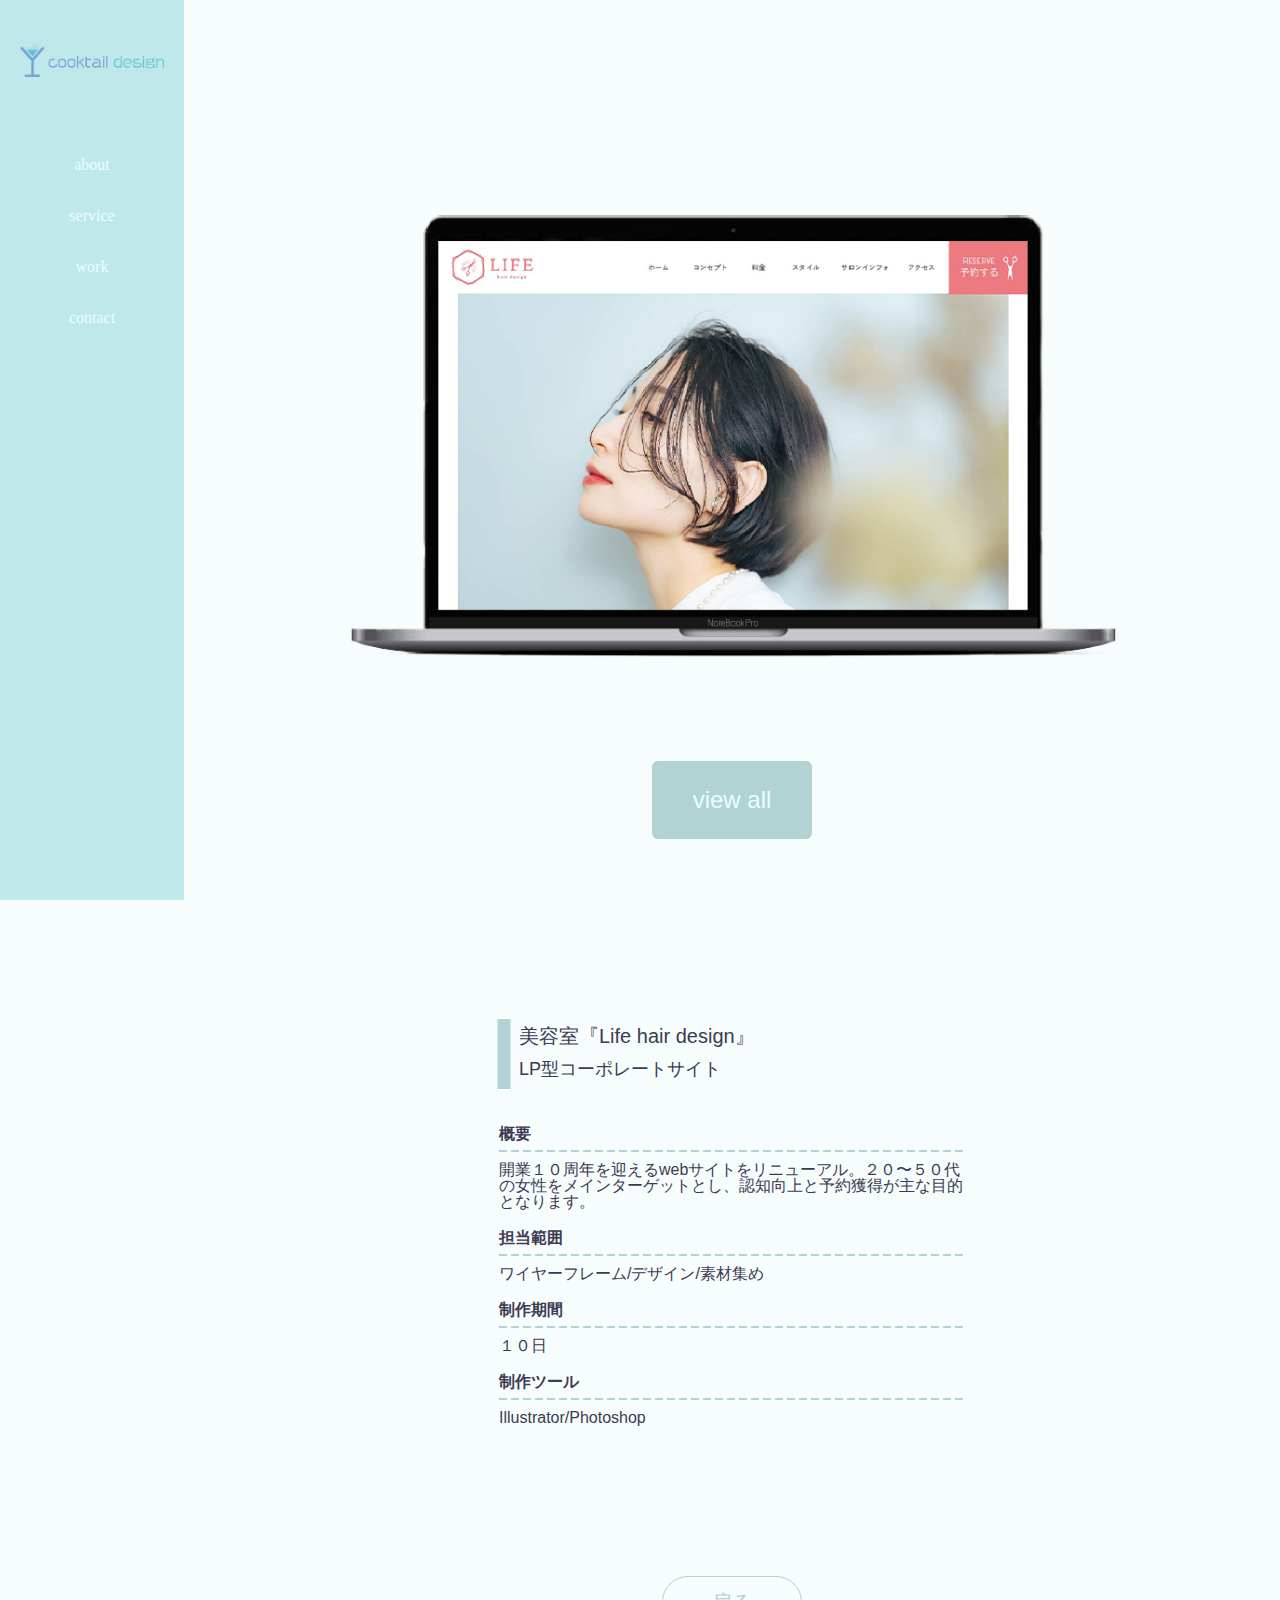
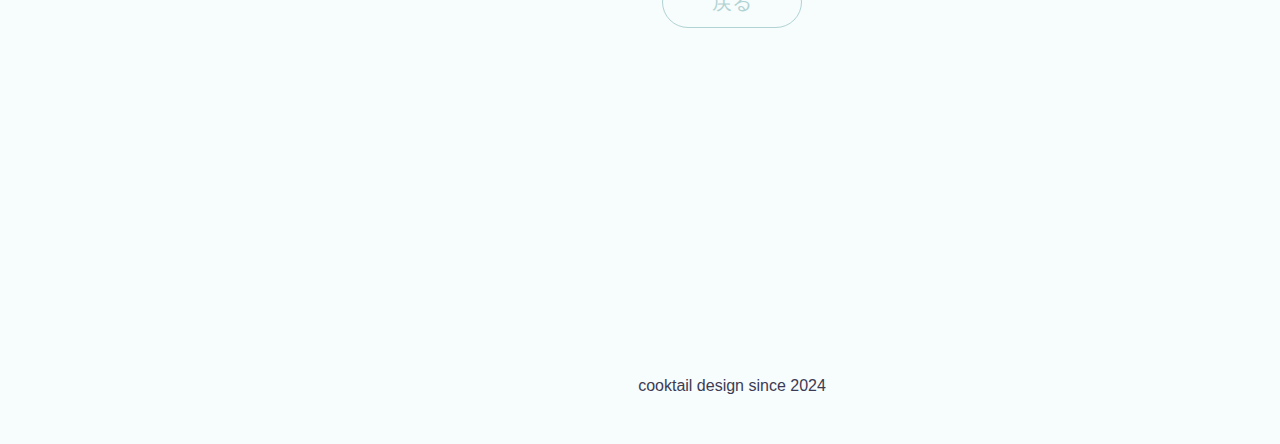
==== beautysalon_detail.html @ 2ee78fad "ポートフォリオ" ====
<!DOCTYPE html>
<html lang="ja">
<head>
    <meta charset="UTF-8">
    <meta name="viewport" content="width=device-width, initial-scale=1.0">
    <title>美容室詳細PC</title>
    <link rel="stylesheet" href="css/style.css">
    <link rel="stylesheet" type="text/css" href="https://cdn.jsdelivr.net/npm/slick-carousel@1.8.1/slick/slick-theme.css">
    <link rel="stylesheet" type="text/css" href="https://cdn.jsdelivr.net/npm/slick-carousel@1.8.1/slick/slick.css">
    <script type="text/javascript" src="https://cdnjs.cloudflare.com/ajax/libs/jquery/1.11.3/jquery.min.js"></script>
    <script type="text/javascript" src="https://cdn.jsdelivr.net/npm/slick-carousel@1.8.1/slick/slick.min.js"></script>  
     
</head>
<body>
    <div id="overlay" class="overlay"></div>
        <div class="modal-window">
             <button class="js-close button-close"></button>    
             <img src="images/beautysalon_modal.png" alt="">
           
        </div>

    <header class="header">
        <div class="header-wrap">
            <h1 class="logo"><a href="index.html#top"><img src="images/logo.png" alt="嶋本郁也のポートフォリオ"></a></h1>
            <nav class="pc-nav">
                <ul>
                    <li><a href="">about</a></li>
                    <li><a href="">service</a></li>
                    <li><a href="">work</a></li>
                    <li><a href="">contact</a></li>

                </ul>
            </nav>
            <div class="humberger"><span></span></div>
            <nav class="sp-nav">
                <ul>
                    <li><a href="">about</a></li>
                    <li><a href="">service</a></li>
                    <li><a href="">work</a></li>
                    <li><a href="">contact</a></li>
                </ul>
            </nav>
        </div>
    </header>
    
    <div class="container">
        <div class="container_main">
            <section class="work_detail1">
       
            <h2><img src="images/beauty_salon.png" alt=""></h2>


           
            <button class="js-open button_view">view all</button>


            <div class="button_wrap">
                <div class="sp_button">
                    <p>PC版</p>
                </div>     
                <div class="sp_button">
                    <p>スマホ版</p>
                </div>     
            </div>        

            <div class="work_detail1_title">
                <h3>美容室『Life hair design』</h3>
                <p>LP型コーポレートサイト</p>
            </div>

            <div class="work_detail1_wrap">
                <dl>
                    <dt>概要</dt>
                    <dd>開業１０周年を迎えるwebサイトをリニューアル。２０〜５０代の女性をメインターゲットとし、認知向上と予約獲得が主な目的となります。</dd>
                    <dt>担当範囲</dt>
                    <dd>ワイヤーフレーム/デザイン/素材集め</dd>
                    <dt>制作期間</dt>
                    <dd>１０日</dd>
                    <dt>制作ツール</dt>
                    <dd>Illustrator/Photoshop</dd>
                </dl>
        


            </div>

            <div class="button_buck">
                <p>戻る</p>
            </div>
    </section>
    
    <footer class="footer footer_sp">
        <p>cooktail design since 2024</p>

    </footer>
</div>
</div>
<script src="main.js"></script>
</body>
</html>
---- css/style.css ----
@charset "utf-8";

html,
body,
header,
footer,
main,
section,
h1,
h2,
h3,
ul,
li,
p,
dl,
dt,
dd {
    margin: 0;
    padding: 0;
    line-height: 1;
    color: #3c3b54;
    ;
    font-family: "游明朝", YuMincho, "Hiragino Mincho ProN W3",
        "ヒラギノ明朝 ProN W3", "Hiragino Mincho ProN", "HG明朝E", "ＭＳ Ｐ明朝",
        "ＭＳ 明朝", serif;
    font-feature-settings: "palt";
}

a {
    /*下線を消す*/
    text-decoration: none;
    /*色を消す*/
    color: inherit;
    transition: 0.3s;
}

a:hover {
    opacity: 0.7;
}

ul {
    /*左の「・」を消す*/
    list-style: none;
}

img {
    max-width: 100%;
    vertical-align: bottom;
    border: none;
}

body {
    width: 100%;
    color: #3c3b54;
    background: #f7fcfc;
}

/* ヘッダー */
.header {
    width: 184px;
    position: fixed;
    background-color: #bee8e9;
    height: 100vh;
    z-index: 10000;


}

.sp_image {
    display: none;
}

.sp-nav {
    display: none;
}

.header-wrap {
    display: flex;
    flex-direction: column;
    justify-content: space-between;
}



.logo {
    width: 145px;
    margin: 0 auto;
    padding: 40px 0px 80px 0px;
}

.pc-nav {
    margin: 0 auto;
}

.pc-nav ul li {
    width: 100px;
    font-size: 16px;
    text-align: center;
    padding-bottom: 35px;
    color: #eaffff;
}

.humberger {
    display: none;

}

/* メインビジュアル */
.mainvisual img {
    width: 100%;
}



/* コンテナー */
.container {
    max-width: 1366px;
    font-family: "游ゴシック体", YuGothic, "游ゴシック Medium", "Yu Gothic Medium", "游ゴシック", "Yu Gothic", sans-serif;
    font-weight: lighter;
    overflow: hidden;
    margin-left: 184px;

}

.container_main {
    max-width: 1366px;
    margin: 0 auto;
}
/* セクションタイトル */
.section_title {
    font-size: 60px;
    color: #bee8e9;
    font-family: "Baskerville";
    font-weight: 300;
}


.section_subtitle {
    font-size: 18px;
    color: #bee8e9;

}


/* コンテセプト*/

.concept {
    margin: 195px 0px 0px 115px;
    display: flex;
}

.concept_title {
    display: block;
    width: 50%;
    text-align: center;

}

.concept_main {
    width: 50%;
    margin-left: 105px;

}

.concept_main h3 {
    font-size: 28px;
    width: 300px;
    line-height: 1.75;
    font-weight: lighter;
    letter-spacing: 0.015em;

}

.concept_main p {
    margin-top: 30px;
    font-size: 16px;
    line-height: 2.81;

}


.concept_top {
    position: relative;
    display: flex;
    flex-direction: column;
}

.concept_top::before {
    position: absolute;
    content: "";
    height: 1px;
    left: 50%;
    transform: translateX(-50%);
    background: #bee8e9;
    bottom: -20px;
    width: 80px;
}

/* アバウト */

.about {
    margin-top: 330px;

}

.about_tite {
    width: 150px;
    margin-left: 175px;
    margin-bottom: 70px;
    text-align: center;
}

.about_top {
    position: relative;

}

.about_top::before {
    position: absolute;
    content: "";
    height: 1px;
    left: 50%;
    transform: translateX(-50%);
    background: #bee8e9;
    bottom: -20px;
    width: 90px;
}

.about_wrap {
    display: flex;
    max-width: 1180px;

}

.about_img {
    margin-left: 85px;
    z-index: 1000;
    position: relative;
}



.about_img::before {
    position: absolute;
    content: "";
    display: block;
    width: 100%;
    height: 102%;
    background: #bee8e9;
    top: 5%;
    left: -25px;
    border-bottom-right-radius: 15%;
    z-index: -1;
}

.about_main {
    margin-left: 100px;
    width: 445px;
}

.about_main_name {
    display: flex;
}

.about_main_name p {
    display: flex;
    align-items: end;
}




.about_main h3 {
    display: flex;
    align-items: flex-end;
    width: 100px;
    font-size: 24px;
    padding-top: 75px;
    position: relative;
    font-family: "游ゴシック体", YuGothic, "游ゴシック Medium", "Yu Gothic Medium", "游ゴシック", "Yu Gothic", sans-serif;
    font-weight: lighter;


}


.about_main h3::before {
    display: block;
    position: absolute;
    content: "";
    height: 3px;
    left: 50%;
    transform: translateX(-50%);
    background: #bee8e9;
    bottom: -60%;
    padding: 0 calc(50vw - 50%);
    width: 100vw;
}

.about_main p {

    font-size: 16px;
    font-family: "游ゴシック体", YuGothic, "游ゴシック Medium", "Yu Gothic Medium", "游ゴシック", "Yu Gothic", sans-serif;
    font-weight: lighter;

}


.about_main p:nth-child(2) {
    font-size: 18px;
    padding-top: 10px;
}

.about_main p:nth-child(3) {
    margin-top: 50px;
    line-height: 2.06;
    width: 445px;
    text-align: left;
    font-size: 16px;

}





/* サービス */

.service {
    margin-top: 330px;
}

.service_title {
    width: 210px;
    text-align: center;
    margin: 0 auto;

}

.service_top {
    position: relative;
}

.service_top::before {
    position: absolute;
    content: "";
    height: 1px;
    left: 50%;
    transform: translateX(-50%);
    background: #bee8e9;
    bottom: -20px;
    width: 90px;
}

.service_wrap {
    display: flex;
    margin: 100px 150px 0 150px;
    justify-content: space-between;
    text-align: center;
}




.direction_menu {
    width: 265px;
}

.direction_menu h3 {
    font-size: 26px;
    font-family: "la-bohemienne", sans-serif;
    font-weight: 400;
    font-style: normal;
}

.direction_menu p:first-of-type {
    font-size: 25px;
    margin-bottom: 60px;
}

.direction_menu p:last-of-type {
    margin-top: 70px;
    text-align: left;
    font-size: 16px;
    line-height: 1.75;
    padding-left: 20px;
    font-family: "游ゴシック体", YuGothic, "游ゴシック Medium", "Yu Gothic Medium", "游ゴシック", "Yu Gothic", sans-serif;
    font-weight: lighter;


}

.design_menu {
    width: 265px;
}

.design_menu h3 {
    font-size: 26px;
    font-family: "la-bohemienne", sans-serif;
    font-weight: 400;
    font-style: normal;
}

.design_menu p:first-of-type {
    font-size: 25px;
    margin-bottom: 60px;
}

.design_menu p:last-of-type {
    margin-top: 70px;
    text-align: left;
    font-size: 16px;
    line-height: 1.75;
    padding-left: 20px;
    font-family: "游ゴシック体", YuGothic, "游ゴシック Medium", "Yu Gothic Medium", "游ゴシック", "Yu Gothic", sans-serif;
    font-weight: lighter;


}

.coading_menu {
    width: 265px;
}

.coading_menu h3 {
    font-size: 26px;
    font-family: "la-bohemienne", sans-serif;
    font-weight: 400;
    font-style: normal;
}

.coading_menu p:first-of-type {
    font-size: 25px;
    margin-bottom: 60px;
}

.coading_menu p:last-of-type {
    margin-top: 70px;
    text-align: left;
    font-size: 16px;
    line-height: 1.75;
    padding-left: 20px;
    font-family: "游ゴシック体", YuGothic, "游ゴシック Medium", "Yu Gothic Medium", "游ゴシック", "Yu Gothic", sans-serif;
    font-weight: lighter;


}


.design_img {
    display: block;
    position: relative;
    width: 105px;
    z-index: 1000;
    margin: 0 auto;
}

.design_img::before {
    background: #c6dfdf;
    content: "";
    position: absolute;
    width: 135px;
    height: 130px;
    border-radius: 50%;
    transform: translateX(-50%);
    top: -48%;
    left: 50%;
    z-index: -100;
}

.design_img::after {
    background: #ddecec;
    content: "";
    position: absolute;
    width: 120px;
    height: 120px;
    border-radius: 50%;
    transform: translateX(-50%);
    left: 50%;
    top: -40%;
    z-index: -1;
}

.direction_img {
    width: 80px;
    margin: 0 auto;
    position: relative;
 
}

.direction_img::before {
    display: block;
    background: #c6dfdf;
    content: "";
    position: absolute;
    width: 135px;
    height: 130px;
    border-radius: 50%;
    transform: translateX(-50%);
    top: -48%;
    left: 50%;
    z-index: -100;
}

.direction_img::after {
    background: #ddecec;
    content: "";
    position: absolute;
    width: 120px;
    height: 120px;
    border-radius: 50%;
    transform: translateX(-50%);
    left: 50%;
    top: -40%;
    z-index: -1;
}

.coading_img {
    position: relative;
    width: 80px;
    z-index: 1000;
    margin: 0 auto;
}

.coading_img::before {
    background: #c6dfdf;
    content: "";
    position: absolute;
    width: 135px;
    height: 130px;
    border-radius: 50%;
    transform: translateX(-50%);
    top: -48%;
    left: 50%;
    z-index: -100;
}

.coading_img::after {
    background: #ddecec;
    content: "";
    position: absolute;
    width: 120px;
    height: 120px;
    border-radius: 50%;
    transform: translateX(-50%);
    left: 50%;
    top: -40%;
    z-index: -1;
}


/* ワークス */

.works {
    margin-top: 350px;
}

.works_title {
    width: 210px;
    text-align: center;
    margin: 0 auto;
    padding-bottom: 90px;

}

.works_top {
    position: relative;

}

#work_slider {
    display: block;
}

.slick-dots li button::before {
    margin-top: 30px;
    padding: 0;
    text-align: center;
    color: #b1d3d3;    
}

.slick-dots li.slick-active button::before {
    color: #b1d3d3;
} 

.works_top::before {
    position: absolute;
    content: "";
    height: 1px;
    left: 50%;
    transform: translateX(-50%);
    background: #bee8e9;
    bottom: -20px;
    width: 90px;
}

.works_wrap {
    display: flex;
   

}

.slick-initialized .slick-slide  {
    padding: 0 15px;
}

.works_wrap img {
    width: 90%;
}


.works_wrap img:first-child {
    margin: 0 auto;
    background-color: #e2f3f3;
    border: 8px solid #b1d3d3;
    box-sizing: border-box; 
   
}




#work_slider button {
    margin: 0;
    padding: 0;
    background: none;
    border: none;
    border-radius: 0;
    outline: none;
    -webkit-appearance: none;
    -moz-appearance: none;
    appearance: none;

}




.slide-dots2 {
    display: none;
}


.button {
    width: 140px;
    text-align: center;
    padding: 20px 5px;
    margin: 0 auto;
    border-radius: 30px;
    background-color: #b1d3d3;
    position: relative;
}

.button_hover2:hover {
    opacity: 1;
}

.button_hover {
    width: 100%;
    height: 100%;
    color: #b1d3d3;
}

.button_hover p {
    color: #eaffff;
    font-family: "游ゴシック体", YuGothic, "游ゴシック Medium", "Yu Gothic Medium", "游ゴシック", "Yu Gothic", sans-serif;

}

.button_hover2 p {
    color: #b1d3d3;
    font-family: "游ゴシック体", YuGothic, "游ゴシック Medium", "Yu Gothic Medium", "游ゴシック", "Yu Gothic", sans-serif;
}

.button_hover2 {
    position: absolute;
    width: 100%;
    height: 100%;
    top: 0;
    left: 0;
    color: #f7fcfc;;
    text-align: center;
    background-color: rgba(235, 249, 249, 0.6);
    transition: 0.3s ease-in-out;
    opacity: 0;
    display: flex;
    flex-direction: column;
    justify-content: center
}






.button_input {
    display: flex;
    justify-content: center;
    flex-direction: column;
    width: 100%;
    height: 100%;
    background-color: #b1d3d3;
    color: #ddecec;
    text-align: center;
    border: none;
    font-family: "游ゴシック体", YuGothic, "游ゴシック Medium", "Yu Gothic Medium", "游ゴシック", "Yu Gothic", sans-serif;
}

.button_input2:hover {
    opacity: 1;
}

.button_input2 {
    position: absolute;
    width: 100%;
    height: 100%;
    top: 0;
    left: 0;
    text-align: center;
    background-color: rgba(235, 249, 249, 0.6);
    transition: 0.3s ease-in-out;
    opacity: 0;
    display: flex;
    flex-direction: column;
    justify-content: center;
    border: none;
    color: #eaffff;
    font-family: "游ゴシック体", YuGothic, "游ゴシック Medium", "Yu Gothic Medium", "游ゴシック", "Yu Gothic", sans-serif;

}




.sp_button {
    display: none;
}

#regular {
    display: none;
}

.button_top {
    width: 100px;
    text-align: center;
    padding: 20px 5px;
    margin: 0 auto;
    border: 1px solid #b1d3d3;
    border-radius: 30px;
    background-color: #b1d3d3
}

.button_top p {
    color: #eaffff;
}


.button_buck {
    width: 140px;
    margin: 0 auto;
    text-align: center;
}

.button_buck p {
    color: #b1d3d3;
    font-size: 20px;
    border: 1px solid #b1d3d3;
    border-radius: 30px;
    padding: 15px 0;

}

.works_img_title {
    position: relative;
    overflow: hidden;
}
.works_img_text:hover {
    opacity: 1;
}

.works_img {
    width: 100%;
    height: 100%;

}

.works_img_text {
    position: absolute;
    width: 84%;
    height: 100%;
    top: 0;
    left: 8%;
    text-align: center;
    color: #3c3b54;
    background-color: rgba(235, 249, 249, 0.6);
    transition: 0.3s ease-in-out;
    opacity: 0;
    display: flex;
    flex-direction: column;
    justify-content: center;
}
.works_img_text p:first-of-type {
    font-size: 20px;
    font-weight: bold;
    font-family: "游ゴシック体", YuGothic, "游ゴシック Medium", "Yu Gothic Medium", "游ゴシック", "Yu Gothic", sans-serif;
}

.works_img_text p {
    padding-top: 10px;
    font-size: 16px;
    font-weight: bolder;
    font-family: "游ゴシック体", YuGothic, "游ゴシック Medium", "Yu Gothic Medium", "游ゴシック", "Yu Gothic", sans-serif;

}


/* コンタクト */

.contact {
    margin-top: 330px;
}

.contact_title {
    width: 210px;
    text-align: center;
    margin: 0 auto;

}

.contact_wrap {
    width: 650px;
    margin: 0 auto;
    padding-top: 100px;
}

.contact_us {
    width: 500px;
    text-align: left;
    margin: 0 auto;

}

.contact_us h3 {
    padding-bottom: 16px;
    font-family: "游ゴシック体", YuGothic, "游ゴシック Medium", "Yu Gothic Medium", "游ゴシック", "Yu Gothic", sans-serif;
    font-weight: lighter;

}

.contat_us p {
    font-family: "游ゴシック体", YuGothic, "游ゴシック Medium", "Yu Gothic Medium", "游ゴシック", "Yu Gothic", sans-serif;
    font-weight: lighter;

}

.form {
    margin-top: 135px;
    margin-bottom: 43px;
}

.form input {
    border: none;
    border-radius: 4px;
    width: 100%;
    height: 60px;

}

.red {
    color: #ff7777;
    font-size: 18px;
}

.form p {
    padding-bottom: 13px;
    font-family: "游ゴシック体", YuGothic, "游ゴシック Medium", "Yu Gothic Medium", "游ゴシック", "Yu Gothic", sans-serif;
    font-weight: lighter;


}

.form p:nth-child(n+2) {
    margin-top: 115px;
}

.form textarea {
    width: 100%;
    height: 505px;
    border: 1px solid #f7fcfc;
    border-radius: 4px;
    resize: none;

}



/* フッター */

.footer {
    display: block;
    text-align: center;
    margin: 0 auto;
}

.footer p {
    margin-top: 350px;
    margin-bottom: 50px;
    font-family: "游ゴシック体", YuGothic, "游ゴシック Medium", "Yu Gothic Medium", "游ゴシック", "Yu Gothic", sans-serif;
    font-weight: lighter;

}

/* 制作実績PC */
.work_episode {
    padding-top: 80px;

}


.work_episode_title {
    margin: 0 auto;
    width: 210px;
    text-align: center;
}

.work_episode_top {
    position: relative;

}

.work_episode_top::before {
    position: absolute;
    content: "";
    height: 1px;
    left: 50%;
    transform: translateX(-50%);
    background: #bee8e9;
    bottom: -20px;
    width: 90px;
}

.website_title {
    text-align: center;
    margin: 0 auto;
    padding-top: 100px;
}

.website_title h3 {
    font-family: "游ゴシック体", YuGothic, "游ゴシック Medium", "Yu Gothic Medium", "游ゴシック", "Yu Gothic", sans-serif;
    font-weight: bolder;
    font-size: 36px;
    margin-bottom: 30px;

}

.website_title p {
    font-family: "游ゴシック体", YuGothic, "游ゴシック Medium", "Yu Gothic Medium", "游ゴシック", "Yu Gothic", sans-serif;
    font-weight: lighter;
    font-size: 18px;

}

.website_episode_wrap {

    display: flex;
    justify-content: space-around;
    flex-wrap: wrap;


}

.website_content {
    margin: 100px auto;
    width: 45%;
}

.website_content p {
    padding-left: 8.5%;
}

.portfolio_episode {
    width: 45%;
}


.portfolio_episode img {
    display: block;
    margin: 0 auto;
    width: 80%;
    background: #e2f3f3;
    border: 10px solid #bfdbdc;
    padding: 10px 0;


}

.portfolio_episode p {
    font-size: 16px;
    padding-top: 15px;



}

.portfolio_episode p:first-of-type {
    font-size: 18px;
    font-weight: bolder;
}




.beauty_salon_episode {
    margin: 100px auto;
    position: relative;
    width: 45%;

}


.beauty_salon_episode img {
    display: block;
    margin: 0 auto;
    width: 80%;
    background: #e2f3f3;
    border: 10px solid #bfdbdc;
    padding: 10px 0;

}

.beauty_salon_episode p {
    font-size: 16px;
    padding-top: 15px;


}

.beauty_salon_episode p:first-of-type {
    font-size: 18px;
    font-weight: bolder;

}



.cafesite_episode {
    position: relative;
}


.cafesite_episode img {
    display: block;
    margin: 0 auto;
    width: 80%;
    background: #e2f3f3;
    border: 10px solid #bfdbdc;
    padding: 10px 0;

}

.cafesite_episode p {
    font-size: 16px;
    padding-top: 15px;


}

.cafesite_episode p:first-of-type {
    font-size: 18px;
    font-weight: bolder;

}



.workers_episode {
    position: relative;
}


.workers_episode img {
    display: block;
    margin: 0 auto;
    width: 80%;
    background: #e2f3f3;
    border: 10px solid #bfdbdc;
    padding: 10px 0;

}

.workers_episode p {
    font-size: 16px;
    padding-top: 15px;


}

.workers_episode p:first-of-type {
    font-size: 18px;
    font-weight: bolder;

}



.web_banner_title {
    text-align: center;
    margin-top: 100px;
    position: relative;
}

.web_banner_title::before {
    position: absolute;
    content: "";
    height: 7px;
    left: 51%;
    transform: translateX(-50%);
    background: #bee8e9;
    top: -85px;
    width: 975px;
}

.web_banner_title h3 {
    font-family: "游ゴシック体", YuGothic, "游ゴシック Medium", "Yu Gothic Medium", "游ゴシック", "Yu Gothic", sans-serif;
    font-weight: bolder;
    font-size: 36px;
    margin-bottom: 30px;

}

.web_banner_titlep {
    font-family: "游ゴシック体", YuGothic, "游ゴシック Medium", "Yu Gothic Medium", "游ゴシック", "Yu Gothic", sans-serif;
    font-weight: lighter;
    font-size: 18px;

}

.web_banner_wrap {
    margin-top: 100px;
    display: flex;
    justify-content: space-between;
    flex-wrap: wrap;
}

.banner_content p {
    padding-left: 8.5%;
}

.banner_content {
    width: 45%;
    margin: 0 auto;
}





.career_episode img {
    width: 80%;
    display: block;
    margin: 0 auto;
    background: #e2f3f3;
    border: 10px solid #bfdbdc;
    padding: 10px 0;
}



.career_episode p {
    font-size: 16px;
    padding-top: 15px;
}

.career_episode p:first-of-type {
    font-size: 18px;
    font-weight: bolder;


}


.tripsite_episode img {
    width: 80%;
    display: block;
    margin: 0 auto;
    background: #e2f3f3;
    border: 10px solid #bfdbdc;
    padding: 10px 0;

}



.tripsite_episode p {
    font-size: 16px;
    padding-top: 15px;
}

.tripsite_episode p:first-of-type {
    font-size: 18px;
    font-weight: bolder;


}

.humberger_episode {
    margin-top: 100px;
    margin-bottom: 100px;
    margin-left: 30px;
}


.humberger_episode img {
    width: 80%;
    display: block;
    margin: 0 auto;
    background: #e2f3f3;
    border: 10px solid #bfdbdc;
    padding: 10px 0;

}



.humberger_episode p {
    font-size: 16px;
    padding-top: 15px;
}

.humberger_episode p:first-of-type {
    font-size: 18px;
    font-weight: bolder;


}

/* サンクスページ */

.thanks {
    margin-top: 285px;
}


.thanks_wrap h3 {
    font-size: 20px;
    line-height: 2.3;
    width: 400px;
    margin: 0 auto;
    text-align: left;
    font-family: "游ゴシック体", YuGothic, "游ゴシック Medium", "Yu Gothic Medium", "游ゴシック", "Yu Gothic", sans-serif;
    font-weight: bolder;

}
.thanks_wrap img{
    width: 200px;
    display: block;
    margin: 45px auto;
    
}

/* ワークス詳細 */

.work_detail1 {
    margin: 0 auto;
    overflow: visible;
}

.work_detail1 h2 {
    width: 80%;
    padding: 160px 0 60px 0;
    margin: 0 auto;
}

.work_detail1 form {
    text-align: center;
}

.button_view2 {
    display: none;
}




.button_view {
    display: block;
    text-align: center;
    width: 160px;
    font-size: 24px;
    font-family: "游ゴシック体", YuGothic, "游ゴシック Medium", "Yu Gothic Medium", "游ゴシック", "Yu Gothic", sans-serif;
    font-weight: bolder;
    background-color: #b1d3d3;
    border-radius: 6px;
    padding: 25px 0 25px 0;
    border: none;
    color: #eaffff;
    margin: 0 auto;
    cursor: pointer;
}

.button_view:hover {
    background-color: #eaffff;
    color: #b1d3d3;
    transition: 0.3s ease-in-out;
}


.modal-window {
    display: none;
    position: absolute;
    top: 50%;
    left: 50%;
    transform: translate(-50%, -50%);
    width: 90%;
    height: 100vh;
    border-radius: 5px;
    z-index: 20000;
    padding: 2rem;
    transition: 0.5s ease;
    
  }

  .window_modal2 {
    display: none;
    position: absolute;
    top: 50%;
    left: 50%;
    transform: translate(-50%, -50%);
    width: 90%;
    height: 100vh;
    border-radius: 5px;
    z-index: 20000;
    padding: 2rem;
    transition: 0.5s ease;

  }
  .window_modal3 {
    display: none;
    position: absolute;
    top: 50%;
    left: 50%;
    transform: translate(-50%, -50%);
    width: 90%;
    height: 100vh;
    border-radius: 5px;
    z-index: 20000;
    padding: 2rem;
    transition: 0.5s ease;

  }

  .button-close {
    position: relative;
    top: 5%;
    left: 100%;
    color: #6bc5d6;
    cursor: pointer;
    border: none;
  }

  .overlay {
    display: none;
    position: fixed;
    top: 0;
    left: 0;
    background-color: #f7fcfc;
    opacity: 0.7;
    width: 100%;
    height: 100%;
    z-index: 19999;
  }
  .modal-window img {
    display: block;
    margin: 0 auto;
    padding: 100px 0;
    width: 80%;
  }
  .window_modal img {
    display: block;
  }
  .window_modal_image1 {
    margin: 0 auto;
    width: 45%;
  }
  .window_modal_image1 img{
    width: 100%;
  }
  .window_modal_image2 {
    margin: 0 auto;
    width: 30%;
  }
  .window_modal_image2 img{
    width: 100%;
  }
  
  .window_modal {
    display: flex;
  }

  .window_modal_image3 {
    margin: 0 auto;
    width: 80%;
  }

.window_modal_image3 img {
    width: 100%;
}





  .slick-dotted.slick-slider {
    margin-bottom: 130px;
  }

  .button-close::before, .button-close::after {
        content: "";
        position: absolute;
        top: 50%;
        left: 50%;
        width: 8px; 
        height: 70px; 
        background:  #6bc5d6;
      }
       
      .button-close::before {
        transform: translate(-50%,-50%) rotate(45deg);
      }

      .button-close::after {
        transform: translate(-50%,-50%) rotate(-45deg);
      }
  


.work_detail1_title {
    text-align: left;
    margin-left: 335px;
    margin-top: 180px;
    position: relative;
}

.work_detail1_title::before {
    position: absolute;
    content: "";
    background-color: #b1d3d3;
    width: 13px;
    height: 70px;
    top: 0;
    left: -15px;
    transform: translateX(-50%);
}

.work_detail1_title h3 {
    font-size: 20px;
    font-family: "游ゴシック体", YuGothic, "游ゴシック Medium", "Yu Gothic Medium", "游ゴシック", "Yu Gothic", sans-serif;
    font-weight: bolder;
    line-height: 1.75;
}

.work_detail1_title p {
    font-size: 18px;
    font-family: "游ゴシック体", YuGothic, "游ゴシック Medium", "Yu Gothic Medium", "游ゴシック", "Yu Gothic", sans-serif;
    font-weight: solid;
    line-height: 1.75;

}


.work_detail1_wrap {
    display: flex;
    flex-direction: column;
    text-align: left;
    margin: 20px 315px 150px 315px;

}

.work_detail1_wrap dt {
    background-image: linear-gradient(to right, #b1d3d3, 8px, transparent 5px);
    background-size: 12px 2px;
    background-repeat: repeat-x;
    background-position: left bottom;
    font-size: 16px;
    font-weight: bold;
    font-family: "游ゴシック体", YuGothic, "游ゴシック Medium", "Yu Gothic Medium", "游ゴシック", "Yu Gothic", sans-serif;
    padding: 10px 10px 10px 0;
    margin-top: 10px;
}

.work_detail1_wrap dd {
    padding-top: 10px;
    font-size: 16px;
    font-family: "游ゴシック体", YuGothic, "游ゴシック Medium", "Yu Gothic Medium", "游ゴシック", "Yu Gothic", sans-serif;
    font-weight: solid;
}



@media screen and (max-width:1080px) {

    .about_main p:nth-child(4) {
        margin-top: 10px;
    }

    .about_wrap {
        display: flex;
        flex-direction: column;
        align-items: center;
        margin-top: 100px;
    }


    .about_tite {
        margin: 0 auto;
    }

    @media screen and (max-width:950px) {
        .service_wrap {
            display: flex;
            flex-direction: column;
            align-items: center;


        }

        

        .design_menu {
            margin-top: 60px;
        }

        .coading_menu {
            margin-top: 60px;
        }

        .pc-nav {
            display: none;
        }

        .sp-nav {
            height: 100vh;
            width: 100%;
            position: absolute;
            top: 0;
            left: 0;
            background: #bee8e9;
        }

        .sp-nav li {
            display: flex;
            flex-direction: column;
            align-items: center;
            color: #eaffff;
            font-size: 16px;
            padding-bottom: 60px;
        }

        .sp-nav ul:first-child {
            margin-top: 215px;

        }

        .humberger span {
            width: 33px;
            height: 2px;
            background: #fff;
            display: block;
            position: relative;
            top: 10px;
            transition: 0.3s;
        }

        .humberger {
            display: block;
            cursor: pointer;
            position: absolute;
            top: 10px;
            right: 20px;
            height: 33px;
            z-index: 9999;
        }

        .humberger span::before,
        .humberger span::after {
            content: "";
            width: 33px;
            height: 2px;
            background: #fff;
            display: block;
            position: absolute;
            transition: 0.3s;
        }

        .humberger span::before {
            bottom: 10px;
        }

        .humberger span::after {
            top: 10px;
        }

        .open span {
            background: transparent;
        }

        .open span::before {
            bottom: 0;
            transform: rotate(45deg);
        }

        .open span::after {
            top: 0;
            transform: rotate(135deg);
        }

        .header {
            width: 100%;
            height: 50px;
        }

        .logo {
            margin: 0;
            width: 110px;
            padding: 5px 0 0 10px;
        }

        .container {
            margin: 0;
        }
    }

    @media screen and (max-width:767px) {

        .concept {
            width: 90%;
        }
        .concept_main {
           margin: 0;
           width: 100%;
        }
        .concept_main h3 {
            font-size: 24px;
        }
        .concept_main p {
            font-size: 16px;
        }

        .concept_title {
            font-size: 24px;
            line-height: 1.75;
            width: 90%;
        }


        .about {
            width: 90%;
            margin: 50px auto;
        }
        .about_tite {
            margin-top: 150px;
        }
        .about_img {
            margin: 0 auto;
        }

        .about_main {
            width: 90%;
            margin: 0;
        }

        .about_main p:nth-child(4) {
            padding-top: 10px;
        }

        .sp_image {
            display: block;

        }

        .sp_image img {
            width: 100%;
        }

        .mainvisual img {
            display: none;
        }

        .logo {
            margin: 0;
            width: 110px;
            padding: 5px 0 0 10px;
        }


        .concept {
            display: flex;
            flex-direction: column;
            align-items: center;
            margin: 0 auto;
        }

        .concept_title {
            margin: 80px 0px 45px 0;
        }

        .concept_main h3 {
            margin-bottom: 45px;
        }

        #work_slider {
            display: none;
        }

        #regular {
            display: block;
        }

        .works_wrap {
            padding: 0 15px;
        }

        .works_wrap img {
            width: 95%;


        }

        .works_wrap h3 {
            padding: 0 20px;


        }

        .works_title {
            margin-bottom: 45px;
        }


        .contact {
            margin-top: 175px;
        }

        .contact_wrap {
            width: 80%;
        }


        .button_view {
            display: none;
        }

        .button_wrap {
            display: flex;
            width: 95%;
            margin: 0 auto;

        }

        .sp_button {
            display: block;
            justify-content: space-between;
            text-align: center;
            width: 40%;
            font-size: 16px;
            font-family: "游ゴシック体", YuGothic, "游ゴシック Medium", "Yu Gothic Medium", "游ゴシック", "Yu Gothic", sans-serif;
            font-weight: bolder;
            background-color: #b1d3d3;
            border-radius: 6px;
            padding: 25px 30px;
            border: none;
            margin: 0 auto;
            color: #eaffff;
        }

        .sp_button p {
            color: #eaffff;


        }

        .work_detail1_title {
            margin-left: 14%;
            width: 80%;
            margin-top: 100px;
            margin-bottom: 40px;
        }

        .work_detail1_wrap {
            width: 80%;
            margin: 0 auto;
            padding-left: 10px;
            padding-bottom: 115px;
        }

        .footer_sp {
            margin-top: -150px;
        }

        .button_view2 {
            display: block;
            justify-content: space-between;
            text-align: center;
            width: 30%;
            font-size: 24px;
            font-family: "游ゴシック体", YuGothic, "游ゴシック Medium", "Yu Gothic Medium", "游ゴシック", "Yu Gothic", sans-serif;
            font-weight: bolder;
            background-color: #b1d3d3;
            border-radius: 6px;
            padding: 25px 30px;
            border: none;
            margin: 0 auto;

        }

        .button_view2 p {
            color: #ddecec;
        }

        .work_detail1 h2 {
            width: 100%;
        }

        .section_subtitle span {
            font-size: 18px;

        }

        .work_episode_top {
            margin-top: 60px;
            display: flex;
            flex-direction: column;
        }

        .work_episode_title h2 {
            font-size: 36px;
        }

        .website_title {
            margin-bottom: 100px;
        }

        .website_title h3 {
            font-size: 20px;
            font-weight: bold;

        }

        .website_title p {
            margin: 0 auto;
            font-size: 16px;
            width: 75%;
            text-align: left;
            line-height: 1.31;
        }

        .website_episode_wrap {
            display: flex;
            flex-direction: column;

        }

        .website_content {
            margin: 0 auto 80px auto;
            width: 84%;
        }

        .website_content p:first-of-type {
            font-size: 16px;
            font-weight: bold;
        }

        .website_content p {
            font-size: 16px;
            padding-left: 8.5%;

        }

        .web_banner_wrap {
            display: flex;
            flex-direction: column;

        }

        .banner_content {
            margin: 0 auto 80px auto;
            width: 84%;
        }

        .banner_content p:first-of-type {
            font-size: 16px;
            font-weight: bold;
        }

        .web_banner_title {
            width: 90%;
            margin: 0 auto;
        }

        .web_banner_title h3 {
            font-size: 20px;
            font-weight: bold;
            margin-top: 125px;
        }

        .web_banner_title p {
            text-align: left;
            width: 100%;
        }

        .thanks_wrap h3 {
            width: 300px;
            font-size: 15px;
        }

        .thanks_wrap img {
            margin-top: 50px;
            width: 90px;
        }

        .thanks_top {
            font-size: 15px;
            width: 70px;
            padding: 15px 5px;
            margin-top: 70px;
        }
        .about_wrap {
            width: 90%;
            margin: 0 auto;
        }
        
        .about_main p:nth-child(3) {
            width: 100%;
        }

        .concept_main {
            width: 90%;
        }
        .concept_main p {
            text-align: left;
        }
    }



}
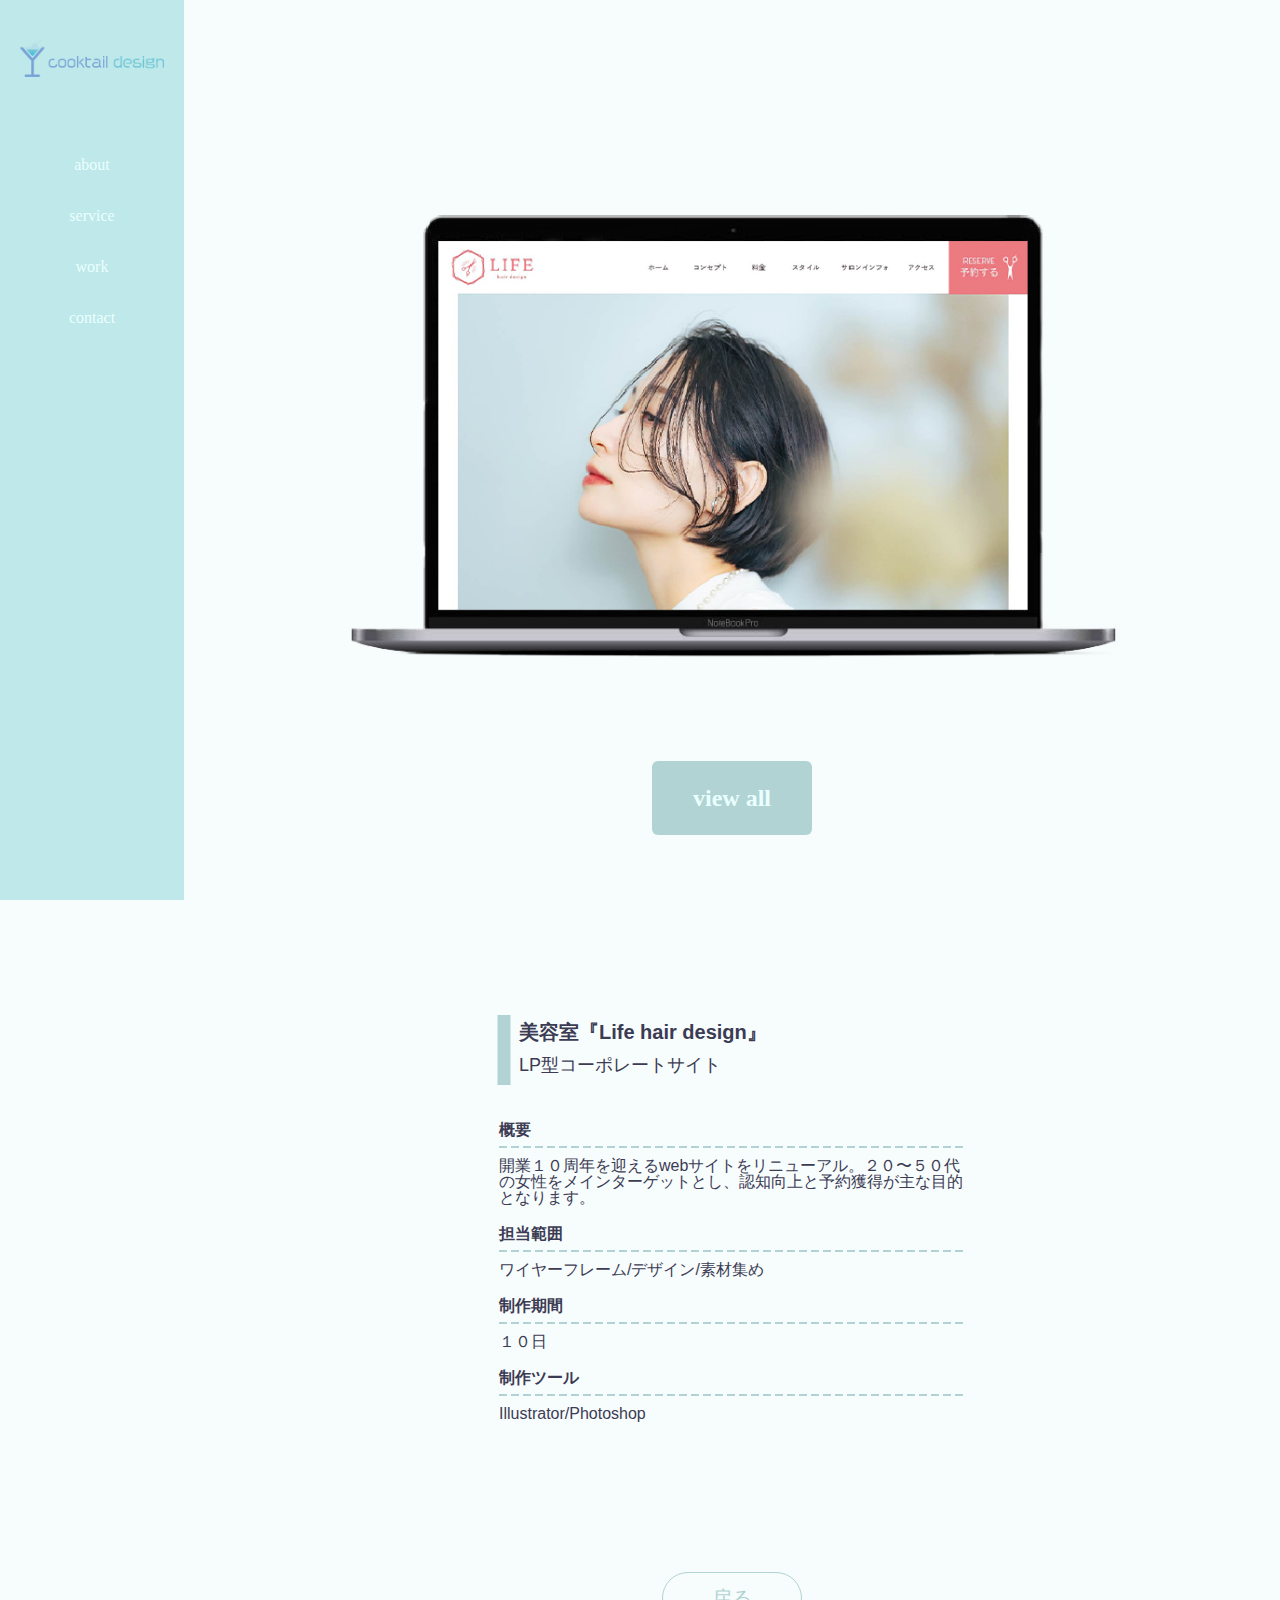
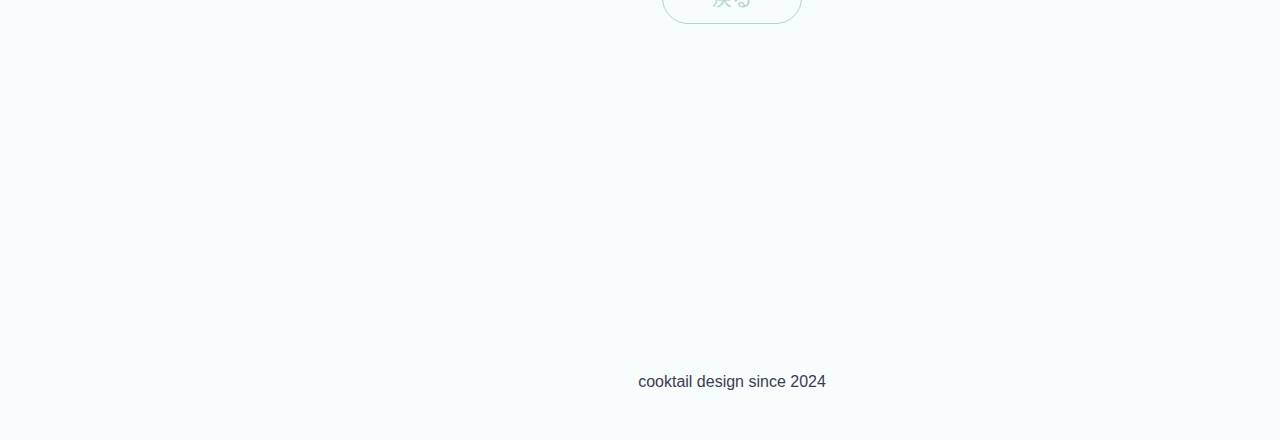
==== commit 3719a897: "ポートフォリオ" ====
--- a/beautysalon_detail.html
+++ b/beautysalon_detail.html
@@ -24,20 +24,20 @@
             <h1 class="logo"><a href="index.html#top"><img src="images/logo.png" alt="嶋本郁也のポートフォリオ"></a></h1>
             <nav class="pc-nav">
                 <ul>
-                    <li><a href="">about</a></li>
-                    <li><a href="">service</a></li>
-                    <li><a href="">work</a></li>
-                    <li><a href="">contact</a></li>
+                    <li><a href="index.html#about">about</a></li>
+                    <li><a href="index.html#service">service</a></li>
+                    <li><a href="work_episode.html">work</a></li>
+                    <li><a href="index.html#contact">contact</a></li>
 
                 </ul>
             </nav>
             <div class="humberger"><span></span></div>
             <nav class="sp-nav">
                 <ul>
-                    <li><a href="">about</a></li>
-                    <li><a href="">service</a></li>
-                    <li><a href="">work</a></li>
-                    <li><a href="">contact</a></li>
+                    <li><a href="index.html#about">about</a></li>
+                    <li><a href="index.html#service">service</a></li>
+                    <li><a href="work_episode.html">work</a></li>
+                    <li><a href="index.html#contact">contact</a></li>
                 </ul>
             </nav>
         </div>
@@ -46,22 +46,14 @@
     <div class="container">
         <div class="container_main">
             <section class="work_detail1">
-       
-            <h2><img src="images/beauty_salon.png" alt=""></h2>
+                <div id="beauty_salon"></div>
+            <div class="detail_image"><h2><img src="images/beauty_salon.png" alt=""></h2></div>
 
 
            
-            <button class="js-open button_view">view all</button>
+            <button class="js-open button_view"><p>view all</p></button>
+            <div class="js-open button_view2"><p>view all</p></div>  
 
-
-            <div class="button_wrap">
-                <div class="sp_button">
-                    <p>PC版</p>
-                </div>     
-                <div class="sp_button">
-                    <p>スマホ版</p>
-                </div>     
-            </div>        
 
             <div class="work_detail1_title">
                 <h3>美容室『Life hair design』</h3>
@@ -85,7 +77,7 @@
             </div>
 
             <div class="button_buck">
-                <p>戻る</p>
+                <a href="work_episode.html#work_episode"><p>戻る</p></a>
             </div>
     </section>
     
--- a/css/style.css
+++ b/css/style.css
@@ -26,6 +26,8 @@
     font-feature-settings: "palt";
 }
 
+
+
 a {
     /*下線を消す*/
     text-decoration: none;
@@ -53,7 +55,110 @@
     width: 100%;
     color: #3c3b54;
     background: #f7fcfc;
-}
+
+}
+
+
+
+
+/* ローディング画面 */
+#loading {
+    width: 100vw;
+    height: 100vh;
+    transition: all 12s ease-in-out;
+    position: fixed;
+    top: 0;
+    left: 0;
+    z-index: 20000;
+  }
+  
+  .loaded {
+    opacity: 0;
+    visibility: hidden;
+  }
+
+
+.loading {
+    background-color: #f7fcfc;
+    
+}
+.drop-shaped{
+    position: relative;
+    margin:  0 auto;
+    top: -25px;
+    width: 30px; 
+    height: 30px;
+    background: #bee8e9;
+    border-radius: 0% 100% 50% 50%/ 0% 50% 50% 100%;
+    transform: rotate(45deg) skew(10deg, 10deg);
+    animation: 3s cubic-bezier(.97,.03,.86,.12) 0s infinite running fall;
+  }
+
+  @keyframes fall {
+    to {
+      top: 450px;
+    }
+  }
+  
+  .ripple {
+    position: relative;
+    margin:  0 auto;
+    top: 300px;
+    width: 600px;
+    height: 300px;
+    border-radius: 600px / 300px;
+    border: 10px solid #bee8e9;
+    transform: scale(0.01,0.01);
+    opacity: 0;
+    animation: 3s ease-out 3s infinite running spread;
+  }
+  
+  /* @keyframes spread {
+    from {
+      opacity: 1;
+    }
+    to {
+      transform: scale(1,1);
+      opacity: 0;
+    }
+  }
+  
+  .delay1 {
+    top: -60px;
+    animation-delay: 3.3s;
+  }
+  
+  .delay2 {
+    top: -40px;
+    animation-delay: 3.7s;
+  } */
+
+
+  .sizuku {
+    animation: sizuku 1s linear 0s; /*1s はアニメーションにかかる時間*/
+    background-color: #6EB2E0; /*背景色*/
+    border-radius: 50%;
+    border: 4px solid #6EB2E0; /*ボーダーの幅と色*/
+    position: absolute;
+    z-index: 1000;
+}
+
+@keyframes sizuku {
+    0% {
+        height: 0; 
+        opacity: 1;
+        transform: translate(0, 0);
+        width: 0;
+    }
+    100% {
+        height: 500px; /*円の高さ幅の最大値*/
+        opacity: 0;
+        transform: translate(-250px, -250px); /*高さの半分の値にする*/
+        width: 500px; /*基本高さと合わせる*/
+    }
+}
+
+
 
 /* ヘッダー */
 .header {
@@ -115,8 +220,9 @@
 /* コンテナー */
 .container {
     max-width: 1366px;
-    font-family: "游ゴシック体", YuGothic, "游ゴシック Medium", "Yu Gothic Medium", "游ゴシック", "Yu Gothic", sans-serif;
-    font-weight: lighter;
+    font-family: "yu-gothic-pr6n", sans-serif;
+    font-weight: 400;
+    font-style: normal;
     overflow: hidden;
     margin-left: 184px;
 
@@ -151,15 +257,16 @@
 
 .concept_title {
     display: block;
-    width: 50%;
+    width: 30%;
     text-align: center;
 
 }
 
 .concept_main {
-    width: 50%;
-    margin-left: 105px;
-
+    padding-top: 20px;
+    width: 30%;
+    margin-left: 125px;
+  
 }
 
 .concept_main h3 {
@@ -277,9 +384,9 @@
     font-size: 24px;
     padding-top: 75px;
     position: relative;
-    font-family: "游ゴシック体", YuGothic, "游ゴシック Medium", "Yu Gothic Medium", "游ゴシック", "Yu Gothic", sans-serif;
-    font-weight: lighter;
-
+    font-family: "yu-gothic-pr6n", sans-serif;
+    font-weight: 400;
+    font-style: normal;
 
 }
 
@@ -300,8 +407,9 @@
 .about_main p {
 
     font-size: 16px;
-    font-family: "游ゴシック体", YuGothic, "游ゴシック Medium", "Yu Gothic Medium", "游ゴシック", "Yu Gothic", sans-serif;
-    font-weight: lighter;
+    font-family: "yu-gothic-pr6n", sans-serif;
+    font-weight: 400;
+    font-style: normal;
 
 }
 
@@ -384,8 +492,9 @@
     font-size: 16px;
     line-height: 1.75;
     padding-left: 20px;
-    font-family: "游ゴシック体", YuGothic, "游ゴシック Medium", "Yu Gothic Medium", "游ゴシック", "Yu Gothic", sans-serif;
-    font-weight: lighter;
+    font-family: "yu-gothic-pr6n", sans-serif;
+    font-weight: 400;
+    font-style: normal;
 
 
 }
@@ -412,8 +521,9 @@
     font-size: 16px;
     line-height: 1.75;
     padding-left: 20px;
-    font-family: "游ゴシック体", YuGothic, "游ゴシック Medium", "Yu Gothic Medium", "游ゴシック", "Yu Gothic", sans-serif;
-    font-weight: lighter;
+    font-family: "yu-gothic-pr6n", sans-serif;
+    font-weight: 400;
+    font-style: normal;
 
 
 }
@@ -440,8 +550,9 @@
     font-size: 16px;
     line-height: 1.75;
     padding-left: 20px;
-    font-family: "游ゴシック体", YuGothic, "游ゴシック Medium", "Yu Gothic Medium", "游ゴシック", "Yu Gothic", sans-serif;
-    font-weight: lighter;
+    font-family: "yu-gothic-pr6n", sans-serif;
+    font-weight: 400;
+    font-style: normal;
 
 
 }
@@ -663,14 +774,16 @@
 
 .button_hover p {
     color: #eaffff;
-    font-family: "游ゴシック体", YuGothic, "游ゴシック Medium", "Yu Gothic Medium", "游ゴシック", "Yu Gothic", sans-serif;
-
+   font-family: "yu-gothic-pr6n", sans-serif;
+    font-weight: 400;
+    font-style: normal;
 }
 
 .button_hover2 p {
     color: #b1d3d3;
-    font-family: "游ゴシック体", YuGothic, "游ゴシック Medium", "Yu Gothic Medium", "游ゴシック", "Yu Gothic", sans-serif;
-}
+   font-family: "yu-gothic-pr6n", sans-serif;
+    font-weight: 400;
+    font-style: normal;}
 
 .button_hover2 {
     position: absolute;
@@ -701,9 +814,11 @@
     height: 100%;
     background-color: #b1d3d3;
     color: #ddecec;
-    text-align: center;
+    text-align:-webkit-center;
     border: none;
-    font-family: "游ゴシック体", YuGothic, "游ゴシック Medium", "Yu Gothic Medium", "游ゴシック", "Yu Gothic", sans-serif;
+    font-family: "yu-gothic-pr6n", sans-serif;
+    font-weight: 400;
+    font-style: normal;
 }
 
 .button_input2:hover {
@@ -716,17 +831,19 @@
     height: 100%;
     top: 0;
     left: 0;
-    text-align: center;
-    background-color: rgba(235, 249, 249, 0.6);
+    text-align:-webkit-center;
+    background-color:#b1d3d3;
+    opacity: 0.6;
     transition: 0.3s ease-in-out;
     opacity: 0;
     display: flex;
     flex-direction: column;
     justify-content: center;
     border: none;
-    color: #eaffff;
-    font-family: "游ゴシック体", YuGothic, "游ゴシック Medium", "Yu Gothic Medium", "游ゴシック", "Yu Gothic", sans-serif;
-
+    color: #b1d3d3;
+    font-family: "yu-gothic-pr6n", sans-serif;
+    font-weight: 400;
+    font-style: normal;
 }
 
 
@@ -802,14 +919,17 @@
 .works_img_text p:first-of-type {
     font-size: 20px;
     font-weight: bold;
-    font-family: "游ゴシック体", YuGothic, "游ゴシック Medium", "Yu Gothic Medium", "游ゴシック", "Yu Gothic", sans-serif;
+    font-family: "yu-gothic-pr6n", sans-serif;
+    font-style: normal;
 }
 
 .works_img_text p {
     padding-top: 10px;
     font-size: 16px;
-    font-weight: bolder;
-    font-family: "游ゴシック体", YuGothic, "游ゴシック Medium", "Yu Gothic Medium", "游ゴシック", "Yu Gothic", sans-serif;
+    font-family: "yu-gothic-pr6n", sans-serif;
+    font-weight: 400;
+    font-style: normal;
+ 
 
 }
 
@@ -842,14 +962,16 @@
 
 .contact_us h3 {
     padding-bottom: 16px;
-    font-family: "游ゴシック体", YuGothic, "游ゴシック Medium", "Yu Gothic Medium", "游ゴシック", "Yu Gothic", sans-serif;
-    font-weight: lighter;
+    font-family: "yu-gothic-pr6n", sans-serif;
+    font-weight: 400;
+    font-style: normal;
 
 }
 
 .contat_us p {
-    font-family: "游ゴシック体", YuGothic, "游ゴシック Medium", "Yu Gothic Medium", "游ゴシック", "Yu Gothic", sans-serif;
-    font-weight: lighter;
+    font-family: "yu-gothic-pr6n", sans-serif;
+    font-weight: 400;
+    font-style: normal;
 
 }
 
@@ -873,8 +995,9 @@
 
 .form p {
     padding-bottom: 13px;
-    font-family: "游ゴシック体", YuGothic, "游ゴシック Medium", "Yu Gothic Medium", "游ゴシック", "Yu Gothic", sans-serif;
-    font-weight: lighter;
+    font-family: "yu-gothic-pr6n", sans-serif;
+    font-weight: 400;
+    font-style: normal;
 
 
 }
@@ -905,8 +1028,9 @@
 .footer p {
     margin-top: 350px;
     margin-bottom: 50px;
-    font-family: "游ゴシック体", YuGothic, "游ゴシック Medium", "Yu Gothic Medium", "游ゴシック", "Yu Gothic", sans-serif;
-    font-weight: lighter;
+    font-family: "yu-gothic-pr6n", sans-serif;
+    font-weight: 400;
+    font-style: normal;
 
 }
 
@@ -946,7 +1070,8 @@
 }
 
 .website_title h3 {
-    font-family: "游ゴシック体", YuGothic, "游ゴシック Medium", "Yu Gothic Medium", "游ゴシック", "Yu Gothic", sans-serif;
+    font-family: "yu-gothic-pr6n", sans-serif;
+    font-style: normal;
     font-weight: bolder;
     font-size: 36px;
     margin-bottom: 30px;
@@ -954,8 +1079,9 @@
 }
 
 .website_title p {
-    font-family: "游ゴシック体", YuGothic, "游ゴシック Medium", "Yu Gothic Medium", "游ゴシック", "Yu Gothic", sans-serif;
-    font-weight: lighter;
+    font-family: "yu-gothic-pr6n", sans-serif;
+    font-weight: 400;
+    font-style: normal;
     font-size: 18px;
 
 }
@@ -1121,7 +1247,8 @@
 }
 
 .web_banner_title h3 {
-    font-family: "游ゴシック体", YuGothic, "游ゴシック Medium", "Yu Gothic Medium", "游ゴシック", "Yu Gothic", sans-serif;
+    font-family: "yu-gothic-pr6n", sans-serif;
+    font-style: normal;
     font-weight: bolder;
     font-size: 36px;
     margin-bottom: 30px;
@@ -1129,8 +1256,9 @@
 }
 
 .web_banner_titlep {
-    font-family: "游ゴシック体", YuGothic, "游ゴシック Medium", "Yu Gothic Medium", "游ゴシック", "Yu Gothic", sans-serif;
-    font-weight: lighter;
+    font-family: "yu-gothic-pr6n", sans-serif;
+    font-weight: 400;
+    font-style: normal;
     font-size: 18px;
 
 }
@@ -1177,7 +1305,9 @@
 
 
 }
-
+.detail_image {
+    text-align: center;
+}
 
 .tripsite_episode img {
     width: 80%;
@@ -1247,7 +1377,8 @@
     width: 400px;
     margin: 0 auto;
     text-align: left;
-    font-family: "游ゴシック体", YuGothic, "游ゴシック Medium", "Yu Gothic Medium", "游ゴシック", "Yu Gothic", sans-serif;
+    font-family: "yu-gothic-pr6n", sans-serif; 
+    font-style: normal;
     font-weight: bolder;
 
 }
@@ -1279,7 +1410,9 @@
     display: none;
 }
 
-
+.button_view p {
+    color: #eaffff;
+}
 
 
 .button_view {
@@ -1287,13 +1420,13 @@
     text-align: center;
     width: 160px;
     font-size: 24px;
-    font-family: "游ゴシック体", YuGothic, "游ゴシック Medium", "Yu Gothic Medium", "游ゴシック", "Yu Gothic", sans-serif;
+    font-family: "yu-gothic-pr6n", sans-serif;
+    font-style: normal;
     font-weight: bolder;
     background-color: #b1d3d3;
     border-radius: 6px;
     padding: 25px 0 25px 0;
     border: none;
-    color: #eaffff;
     margin: 0 auto;
     cursor: pointer;
 }
@@ -1320,7 +1453,7 @@
     
   }
 
-  .window_modal2 {
+  .modal-window2 {
     display: none;
     position: absolute;
     top: 50%;
@@ -1334,7 +1467,7 @@
     transition: 0.5s ease;
 
   }
-  .window_modal3 {
+  .modal-window3 {
     display: none;
     position: absolute;
     top: 50%;
@@ -1351,8 +1484,9 @@
 
   .button-close {
     position: relative;
-    top: 5%;
-    left: 100%;
+    margin: 80px 0;
+    top: 8%;
+    left: 95%;
     color: #6bc5d6;
     cursor: pointer;
     border: none;
@@ -1454,14 +1588,16 @@
 
 .work_detail1_title h3 {
     font-size: 20px;
-    font-family: "游ゴシック体", YuGothic, "游ゴシック Medium", "Yu Gothic Medium", "游ゴシック", "Yu Gothic", sans-serif;
+    font-family: "yu-gothic-pr6n", sans-serif;
+    font-style: normal;
     font-weight: bolder;
     line-height: 1.75;
 }
 
 .work_detail1_title p {
     font-size: 18px;
-    font-family: "游ゴシック体", YuGothic, "游ゴシック Medium", "Yu Gothic Medium", "游ゴシック", "Yu Gothic", sans-serif;
+    font-family: "yu-gothic-pr6n", sans-serif;
+    font-style: normal;
     font-weight: solid;
     line-height: 1.75;
 
@@ -1483,7 +1619,8 @@
     background-position: left bottom;
     font-size: 16px;
     font-weight: bold;
-    font-family: "游ゴシック体", YuGothic, "游ゴシック Medium", "Yu Gothic Medium", "游ゴシック", "Yu Gothic", sans-serif;
+    font-family: "yu-gothic-pr6n", sans-serif;
+    font-style: normal;
     padding: 10px 10px 10px 0;
     margin-top: 10px;
 }
@@ -1491,7 +1628,8 @@
 .work_detail1_wrap dd {
     padding-top: 10px;
     font-size: 16px;
-    font-family: "游ゴシック体", YuGothic, "游ゴシック Medium", "Yu Gothic Medium", "游ゴシック", "Yu Gothic", sans-serif;
+    font-family: "yu-gothic-pr6n", sans-serif;
+    font-style: normal;
     font-weight: solid;
 }
 
@@ -1632,6 +1770,10 @@
 
     @media screen and (max-width:767px) {
 
+        .about_top {
+            margin-bottom: 60px;
+        }
+
         .concept {
             width: 90%;
         }
@@ -1761,9 +1903,10 @@
             display: block;
             justify-content: space-between;
             text-align: center;
-            width: 40%;
-            font-size: 16px;
-            font-family: "游ゴシック体", YuGothic, "游ゴシック Medium", "Yu Gothic Medium", "游ゴシック", "Yu Gothic", sans-serif;
+            width: 30%;
+            font-size: 14px;
+            font-family: "yu-gothic-pr6n", sans-serif;
+            font-style: normal;
             font-weight: bolder;
             background-color: #b1d3d3;
             border-radius: 6px;
@@ -1803,13 +1946,16 @@
             text-align: center;
             width: 30%;
             font-size: 24px;
-            font-family: "游ゴシック体", YuGothic, "游ゴシック Medium", "Yu Gothic Medium", "游ゴシック", "Yu Gothic", sans-serif;
+            font-family: "yu-gothic-pr6n", sans-serif;
+            font-style: normal;
             font-weight: bolder;
             background-color: #b1d3d3;
+            color: #f4f4f4;
             border-radius: 6px;
             padding: 25px 30px;
             border: none;
             margin: 0 auto;
+            cursor: pointer;
 
         }
 
@@ -1939,8 +2085,47 @@
         .concept_main p {
             text-align: left;
         }
+
+        .button-close {
+            margin: 20px 0 100px 0px;
+            top: 8%;
+            left: 95%;
+        }
+
+        .button-close::before, .button-close::after {
+            content: "";
+            position: absolute;
+            top: 50%;
+            left: 50%;
+            width:5px; 
+            height: 35px; 
+            background:  #6bc5d6;
+          }
+          .window_modal3 {
+            width: 90%;
+            margin: 50px auto;
+
+          }
+
+          .window_modal_image4 img{                                 
+            width: 100%;
+            display: block;
+            margin: 0 auto;
+
+          }
+          .window_modal2 {
+            margin: 50px auto;
+
+          }
+
+          .window_modal_image3 img{                                 
+            width: 100%;
+            display: block;
+            margin: 0 auto;
+
+          }
+        }
     }
 
 
 
-}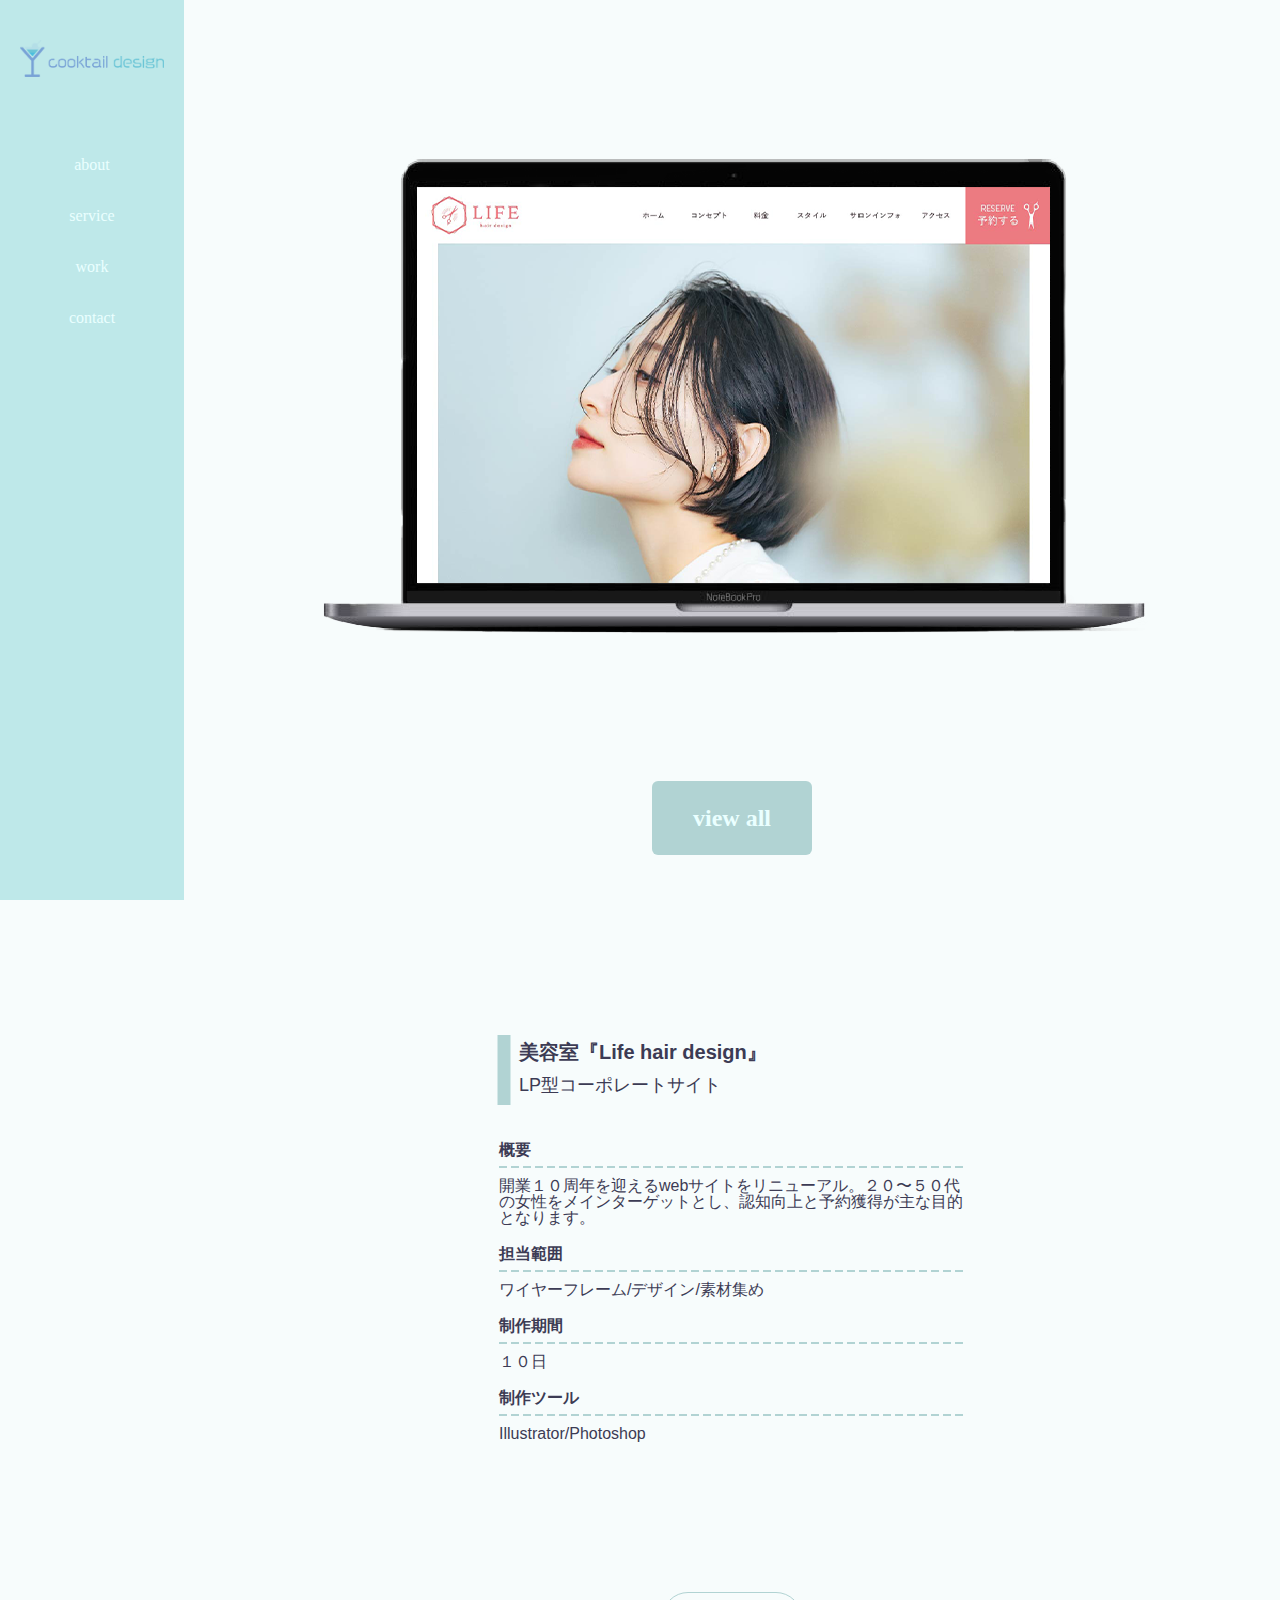
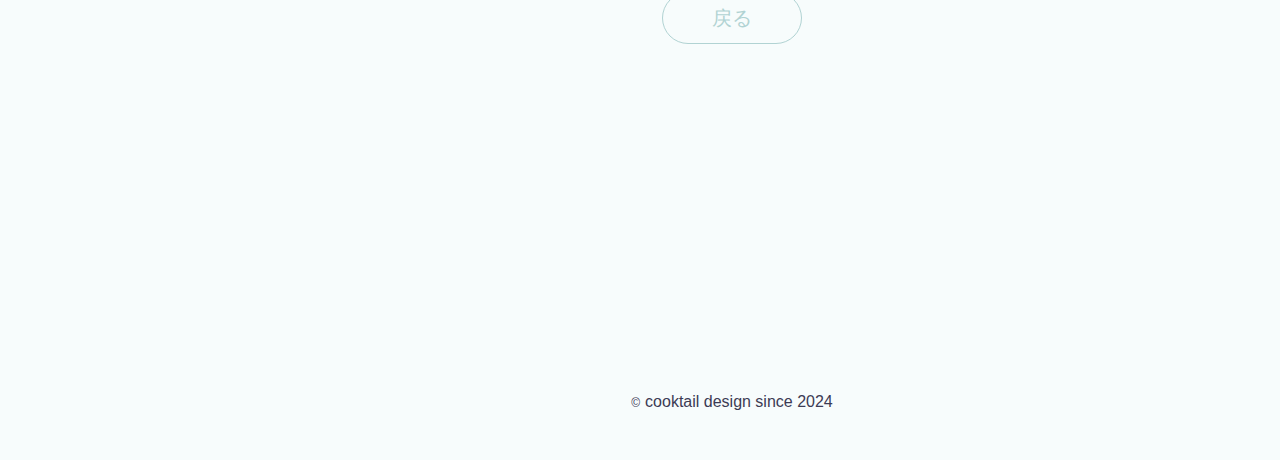
==== commit 2a25db15: "ポートフォリオ" ====
--- a/beautysalon_detail.html
+++ b/beautysalon_detail.html
@@ -21,7 +21,7 @@
 
     <header class="header">
         <div class="header-wrap">
-            <h1 class="logo"><a href="index.html#top"><img src="images/logo.png" alt="嶋本郁也のポートフォリオ"></a></h1>
+            <div class="logo"><a href="index.html#top"><img src="images/logo.png" alt=""></a></div>
             <nav class="pc-nav">
                 <ul>
                     <li><a href="index.html#about">about</a></li>
@@ -47,14 +47,14 @@
         <div class="container_main">
             <section class="work_detail1">
                 <div id="beauty_salon"></div>
-            <div class="detail_image"><h2><img src="images/beauty_salon.png" alt=""></h2></div>
+            <div class="detail_image"><img src="images/beauty_salon.png" alt=""></div>
 
 
            
             <button class="js-open button_view"><p>view all</p></button>
             <div class="js-open button_view2"><p>view all</p></div>  
 
-
+                <div class="workdetail_container_wrap">
             <div class="work_detail1_title">
                 <h3>美容室『Life hair design』</h3>
                 <p>LP型コーポレートサイト</p>
@@ -75,14 +75,14 @@
 
 
             </div>
-
+            </div>
             <div class="button_buck">
                 <a href="work_episode.html#work_episode"><p>戻る</p></a>
             </div>
     </section>
     
     <footer class="footer footer_sp">
-        <p>cooktail design since 2024</p>
+        <p><span>&copy;</span>cooktail design since 2024</p>
 
     </footer>
 </div>
--- a/css/style.css
+++ b/css/style.css
@@ -24,6 +24,7 @@
         "ヒラギノ明朝 ProN W3", "Hiragino Mincho ProN", "HG明朝E", "ＭＳ Ｐ明朝",
         "ＭＳ 明朝", serif;
     font-feature-settings: "palt";
+    scroll-behavior: smooth;
 }
 
 
@@ -34,6 +35,7 @@
     /*色を消す*/
     color: inherit;
     transition: 0.3s;
+
 }
 
 a:hover {
@@ -65,55 +67,56 @@
 #loading {
     width: 100vw;
     height: 100vh;
-    transition: all 12s ease-in-out;
+    transition: all 6s ease-in-out;
     position: fixed;
     top: 0;
     left: 0;
     z-index: 20000;
-  }
-  
-  .loaded {
+}
+
+.loaded {
     opacity: 0;
     visibility: hidden;
-  }
+}
 
 
 .loading {
     background-color: #f7fcfc;
-    
-}
-.drop-shaped{
+
+}
+
+.drop-shaped {
     position: relative;
-    margin:  0 auto;
+    margin: 0 auto;
     top: -25px;
-    width: 30px; 
+    width: 30px;
     height: 30px;
     background: #bee8e9;
     border-radius: 0% 100% 50% 50%/ 0% 50% 50% 100%;
     transform: rotate(45deg) skew(10deg, 10deg);
-    animation: 3s cubic-bezier(.97,.03,.86,.12) 0s infinite running fall;
-  }
-
-  @keyframes fall {
+    animation: 3s cubic-bezier(.97, .03, .86, .12) 0s infinite running fall;
+}
+
+@keyframes fall {
     to {
-      top: 450px;
+        top: 450px;
     }
-  }
-  
-  .ripple {
+}
+
+.ripple {
     position: relative;
-    margin:  0 auto;
+    margin: 0 auto;
     top: 300px;
     width: 600px;
     height: 300px;
     border-radius: 600px / 300px;
     border: 10px solid #bee8e9;
-    transform: scale(0.01,0.01);
+    transform: scale(0.01, 0.01);
     opacity: 0;
     animation: 3s ease-out 3s infinite running spread;
-  }
-  
-  /* @keyframes spread {
+}
+
+/* @keyframes spread {
     from {
       opacity: 1;
     }
@@ -134,27 +137,34 @@
   } */
 
 
-  .sizuku {
-    animation: sizuku 1s linear 0s; /*1s はアニメーションにかかる時間*/
-    background-color: #6EB2E0; /*背景色*/
+.sizuku {
+    animation: sizuku 1s linear 0s;
+    /*1s はアニメーションにかかる時間*/
+    background-color: #6EB2E0;
+    /*背景色*/
     border-radius: 50%;
-    border: 4px solid #6EB2E0; /*ボーダーの幅と色*/
+    border: 4px solid #6EB2E0;
+    /*ボーダーの幅と色*/
     position: absolute;
     z-index: 1000;
 }
 
 @keyframes sizuku {
     0% {
-        height: 0; 
+        height: 0;
         opacity: 1;
         transform: translate(0, 0);
         width: 0;
     }
+
     100% {
-        height: 500px; /*円の高さ幅の最大値*/
+        height: 500px;
+        /*円の高さ幅の最大値*/
         opacity: 0;
-        transform: translate(-250px, -250px); /*高さの半分の値にする*/
-        width: 500px; /*基本高さと合わせる*/
+        transform: translate(-250px, -250px);
+        /*高さの半分の値にする*/
+        width: 500px;
+        /*基本高さと合わせる*/
     }
 }
 
@@ -232,6 +242,7 @@
     max-width: 1366px;
     margin: 0 auto;
 }
+
 /* セクションタイトル */
 .section_title {
     font-size: 60px;
@@ -266,7 +277,7 @@
     padding-top: 20px;
     width: 30%;
     margin-left: 125px;
-  
+
 }
 
 .concept_main h3 {
@@ -596,7 +607,7 @@
     width: 80px;
     margin: 0 auto;
     position: relative;
- 
+
 }
 
 .direction_img::before {
@@ -687,12 +698,12 @@
     margin-top: 30px;
     padding: 0;
     text-align: center;
-    color: #b1d3d3;    
+    color: #b1d3d3;
 }
 
 .slick-dots li.slick-active button::before {
     color: #b1d3d3;
-} 
+}
 
 .works_top::before {
     position: absolute;
@@ -707,11 +718,11 @@
 
 .works_wrap {
     display: flex;
-   
-
-}
-
-.slick-initialized .slick-slide  {
+
+
+}
+
+.slick-initialized .slick-slide {
     padding: 0 15px;
 }
 
@@ -724,8 +735,8 @@
     margin: 0 auto;
     background-color: #e2f3f3;
     border: 8px solid #b1d3d3;
-    box-sizing: border-box; 
-   
+    box-sizing: border-box;
+
 }
 
 
@@ -774,16 +785,18 @@
 
 .button_hover p {
     color: #eaffff;
-   font-family: "yu-gothic-pr6n", sans-serif;
+    font-family: "yu-gothic-pr6n", sans-serif;
     font-weight: 400;
     font-style: normal;
 }
 
 .button_hover2 p {
+    width: 100%;
     color: #b1d3d3;
-   font-family: "yu-gothic-pr6n", sans-serif;
+    font-family: "yu-gothic-pr6n", sans-serif;
     font-weight: 400;
-    font-style: normal;}
+    font-style: normal;
+}
 
 .button_hover2 {
     position: absolute;
@@ -791,7 +804,8 @@
     height: 100%;
     top: 0;
     left: 0;
-    color: #f7fcfc;;
+    color: #f7fcfc;
+    ;
     text-align: center;
     background-color: rgba(235, 249, 249, 0.6);
     transition: 0.3s ease-in-out;
@@ -801,7 +815,14 @@
     justify-content: center
 }
 
-
+.button_hover2 a {
+    margin: 0 auto;
+    text-align: center;
+    display: flex;
+    align-items: center;
+    width: 100%;
+    height: 100%;
+}
 
 
 
@@ -814,7 +835,7 @@
     height: 100%;
     background-color: #b1d3d3;
     color: #ddecec;
-    text-align:-webkit-center;
+    text-align: -webkit-center;
     border: none;
     font-family: "yu-gothic-pr6n", sans-serif;
     font-weight: 400;
@@ -831,8 +852,9 @@
     height: 100%;
     top: 0;
     left: 0;
-    text-align:-webkit-center;
-    background-color:#b1d3d3;
+    text-align: -webkit-center;
+    border-radius: 30px;
+    background-color: #b1d3d3;
     opacity: 0.6;
     transition: 0.3s ease-in-out;
     opacity: 0;
@@ -844,6 +866,8 @@
     font-family: "yu-gothic-pr6n", sans-serif;
     font-weight: 400;
     font-style: normal;
+    background-color: #eaffff;
+    color: #b1d3d3;
 }
 
 
@@ -891,6 +915,7 @@
     position: relative;
     overflow: hidden;
 }
+
 .works_img_text:hover {
     opacity: 1;
 }
@@ -908,7 +933,7 @@
     top: 0;
     left: 8%;
     text-align: center;
-    color: #3c3b54;
+    color: #5c5c71;
     background-color: rgba(235, 249, 249, 0.6);
     transition: 0.3s ease-in-out;
     opacity: 0;
@@ -916,7 +941,9 @@
     flex-direction: column;
     justify-content: center;
 }
+
 .works_img_text p:first-of-type {
+    color: #5b5b80;
     font-size: 20px;
     font-weight: bold;
     font-family: "yu-gothic-pr6n", sans-serif;
@@ -924,12 +951,13 @@
 }
 
 .works_img_text p {
+    color: #5b5b80;
     padding-top: 10px;
     font-size: 16px;
     font-family: "yu-gothic-pr6n", sans-serif;
     font-weight: 400;
     font-style: normal;
- 
+
 
 }
 
@@ -1032,6 +1060,11 @@
     font-weight: 400;
     font-style: normal;
 
+}
+
+.footer p span {
+    font-size: 12px;
+    padding: 5px 5px 0 0;
 }
 
 /* 制作実績PC */
@@ -1305,8 +1338,10 @@
 
 
 }
+
 .detail_image {
     text-align: center;
+    margin: 100px 0;
 }
 
 .tripsite_episode img {
@@ -1377,16 +1412,17 @@
     width: 400px;
     margin: 0 auto;
     text-align: left;
-    font-family: "yu-gothic-pr6n", sans-serif; 
+    font-family: "yu-gothic-pr6n", sans-serif;
     font-style: normal;
     font-weight: bolder;
 
 }
-.thanks_wrap img{
+
+.thanks_wrap img {
     width: 200px;
     display: block;
     margin: 45px auto;
-    
+
 }
 
 /* ワークス詳細 */
@@ -1450,10 +1486,10 @@
     z-index: 20000;
     padding: 2rem;
     transition: 0.5s ease;
-    
-  }
-
-  .modal-window2 {
+
+}
+
+.modal-window2 {
     display: none;
     position: absolute;
     top: 50%;
@@ -1466,8 +1502,9 @@
     padding: 2rem;
     transition: 0.5s ease;
 
-  }
-  .modal-window3 {
+}
+
+.modal-window3 {
     display: none;
     position: absolute;
     top: 50%;
@@ -1480,19 +1517,22 @@
     padding: 2rem;
     transition: 0.5s ease;
 
-  }
-
-  .button-close {
+}
+
+.button-close {
+    width: 100px;
+    height: 100px;
     position: relative;
     margin: 80px 0;
     top: 8%;
-    left: 95%;
+    left: 90%;
     color: #6bc5d6;
     cursor: pointer;
     border: none;
-  }
-
-  .overlay {
+    background-color: #f7fcfc;
+}
+
+.overlay {
     display: none;
     position: fixed;
     top: 0;
@@ -1502,39 +1542,45 @@
     width: 100%;
     height: 100%;
     z-index: 19999;
-  }
-  .modal-window img {
+}
+
+.modal-window img {
     display: block;
     margin: 0 auto;
     padding: 100px 0;
     width: 80%;
-  }
-  .window_modal img {
+}
+
+.window_modal img {
     display: block;
-  }
-  .window_modal_image1 {
+}
+
+.window_modal_image1 {
     margin: 0 auto;
     width: 45%;
-  }
-  .window_modal_image1 img{
+}
+
+.window_modal_image1 img {
     width: 100%;
-  }
-  .window_modal_image2 {
+}
+
+.window_modal_image2 {
     margin: 0 auto;
     width: 30%;
-  }
-  .window_modal_image2 img{
+}
+
+.window_modal_image2 img {
     width: 100%;
-  }
-  
-  .window_modal {
+}
+
+.window_modal {
     display: flex;
-  }
-
-  .window_modal_image3 {
+}
+
+.window_modal_image3 {
     margin: 0 auto;
     width: 80%;
-  }
+}
 
 .window_modal_image3 img {
     width: 100%;
@@ -1544,28 +1590,29 @@
 
 
 
-  .slick-dotted.slick-slider {
+.slick-dotted.slick-slider {
     margin-bottom: 130px;
-  }
-
-  .button-close::before, .button-close::after {
-        content: "";
-        position: absolute;
-        top: 50%;
-        left: 50%;
-        width: 8px; 
-        height: 70px; 
-        background:  #6bc5d6;
-      }
-       
-      .button-close::before {
-        transform: translate(-50%,-50%) rotate(45deg);
-      }
-
-      .button-close::after {
-        transform: translate(-50%,-50%) rotate(-45deg);
-      }
-  
+}
+
+.button-close::before,
+.button-close::after {
+    content: "";
+    position: absolute;
+    top: 50%;
+    left: 50%;
+    width: 8px;
+    height: 70px;
+    background: #6bc5d6;
+}
+
+.button-close::before {
+    transform: translate(-50%, -50%) rotate(45deg);
+}
+
+.button-close::after {
+    transform: translate(-50%, -50%) rotate(-45deg);
+}
+
 
 
 .work_detail1_title {
@@ -1637,6 +1684,24 @@
 
 @media screen and (max-width:1080px) {
 
+    .workdetail_container_wrap {
+        width: 90%;   
+        margin: 0 auto;
+        text-align: left;
+    }
+
+    .work_detail1_title {
+        width: 80%;
+        margin-left: 140px;
+
+    }
+
+    .work_detail1_wrap {
+        width: 60%;
+        margin: 50px 0 150px 120px;
+    }
+    
+
     .about_main p:nth-child(4) {
         margin-top: 10px;
     }
@@ -1652,8 +1717,26 @@
     .about_tite {
         margin: 0 auto;
     }
-
+}
     @media screen and (max-width:950px) {
+
+        .workdetail_container_wrap {
+            width: 90%;   
+            margin: 0 auto;
+            text-align: left;
+        }
+    
+        .work_detail1_title {
+            width: 80%;
+            margin-left: 140px;
+    
+        }
+    
+        .work_detail1_wrap {
+            width: 60%;
+            margin: 50px 0 150px 120px;
+        }
+      
         .service_wrap {
             display: flex;
             flex-direction: column;
@@ -1662,7 +1745,7 @@
 
         }
 
-        
+
 
         .design_menu {
             margin-top: 60px;
@@ -1769,6 +1852,22 @@
     }
 
     @media screen and (max-width:767px) {
+        .detail_image {
+            margin: 75px 0 50px 0;
+        }
+
+
+
+        .website_title p  {
+            text-align: center;
+        }
+        .works {
+            margin-top: 250px;
+        }
+
+        .service {
+            margin-top: 250px;
+        }
 
         .about_top {
             margin-bottom: 60px;
@@ -1777,13 +1876,16 @@
         .concept {
             width: 90%;
         }
+
         .concept_main {
-           margin: 0;
-           width: 100%;
-        }
+            margin: 0;
+            width: 100%;
+        }
+
         .concept_main h3 {
             font-size: 24px;
         }
+
         .concept_main p {
             font-size: 16px;
         }
@@ -1799,11 +1901,14 @@
             width: 90%;
             margin: 50px auto;
         }
+
         .about_tite {
             margin-top: 150px;
         }
+
         .about_img {
             margin: 0 auto;
+            width: 90%;
         }
 
         .about_main {
@@ -1874,9 +1979,7 @@
 
         }
 
-        .works_title {
-            margin-bottom: 45px;
-        }
+
 
 
         .contact {
@@ -1996,7 +2099,6 @@
             margin: 0 auto;
             font-size: 16px;
             width: 75%;
-            text-align: left;
             line-height: 1.31;
         }
 
@@ -2070,11 +2172,12 @@
             padding: 15px 5px;
             margin-top: 70px;
         }
+
         .about_wrap {
             width: 90%;
             margin: 0 auto;
         }
-        
+
         .about_main p:nth-child(3) {
             width: 100%;
         }
@@ -2082,6 +2185,7 @@
         .concept_main {
             width: 90%;
         }
+
         .concept_main p {
             text-align: left;
         }
@@ -2092,40 +2196,60 @@
             left: 95%;
         }
 
-        .button-close::before, .button-close::after {
+        .button-close::before,
+        .button-close::after {
             content: "";
             position: absolute;
             top: 50%;
             left: 50%;
-            width:5px; 
-            height: 35px; 
-            background:  #6bc5d6;
-          }
-          .window_modal3 {
+            width: 5px;
+            height: 35px;
+            background: #6bc5d6;
+        }
+
+        .window_modal3 {
             width: 90%;
             margin: 50px auto;
 
-          }
-
-          .window_modal_image4 img{                                 
+        }
+
+        .window_modal_image4 img {
             width: 100%;
             display: block;
             margin: 0 auto;
 
-          }
-          .window_modal2 {
+        }
+
+        .window_modal2 {
             margin: 50px auto;
 
-          }
-
-          .window_modal_image3 img{                                 
+        }
+
+        .window_modal_image3 img {
             width: 100%;
             display: block;
             margin: 0 auto;
 
-          }
+        }
+
+        .contact {
+            margin-top: 250px;
+        }
+
+        .contact_wrap {
+            padding-top: 75px;
+        }
+
+        .contact_us {
+            text-align: center;
+            width: 90%
+        }
+
+        .form {
+            margin-top: 50px;
+        }
+
+        .form p:nth-child(n+2) {
+            margin-top: 25px;
         }
     }
-
-
-
